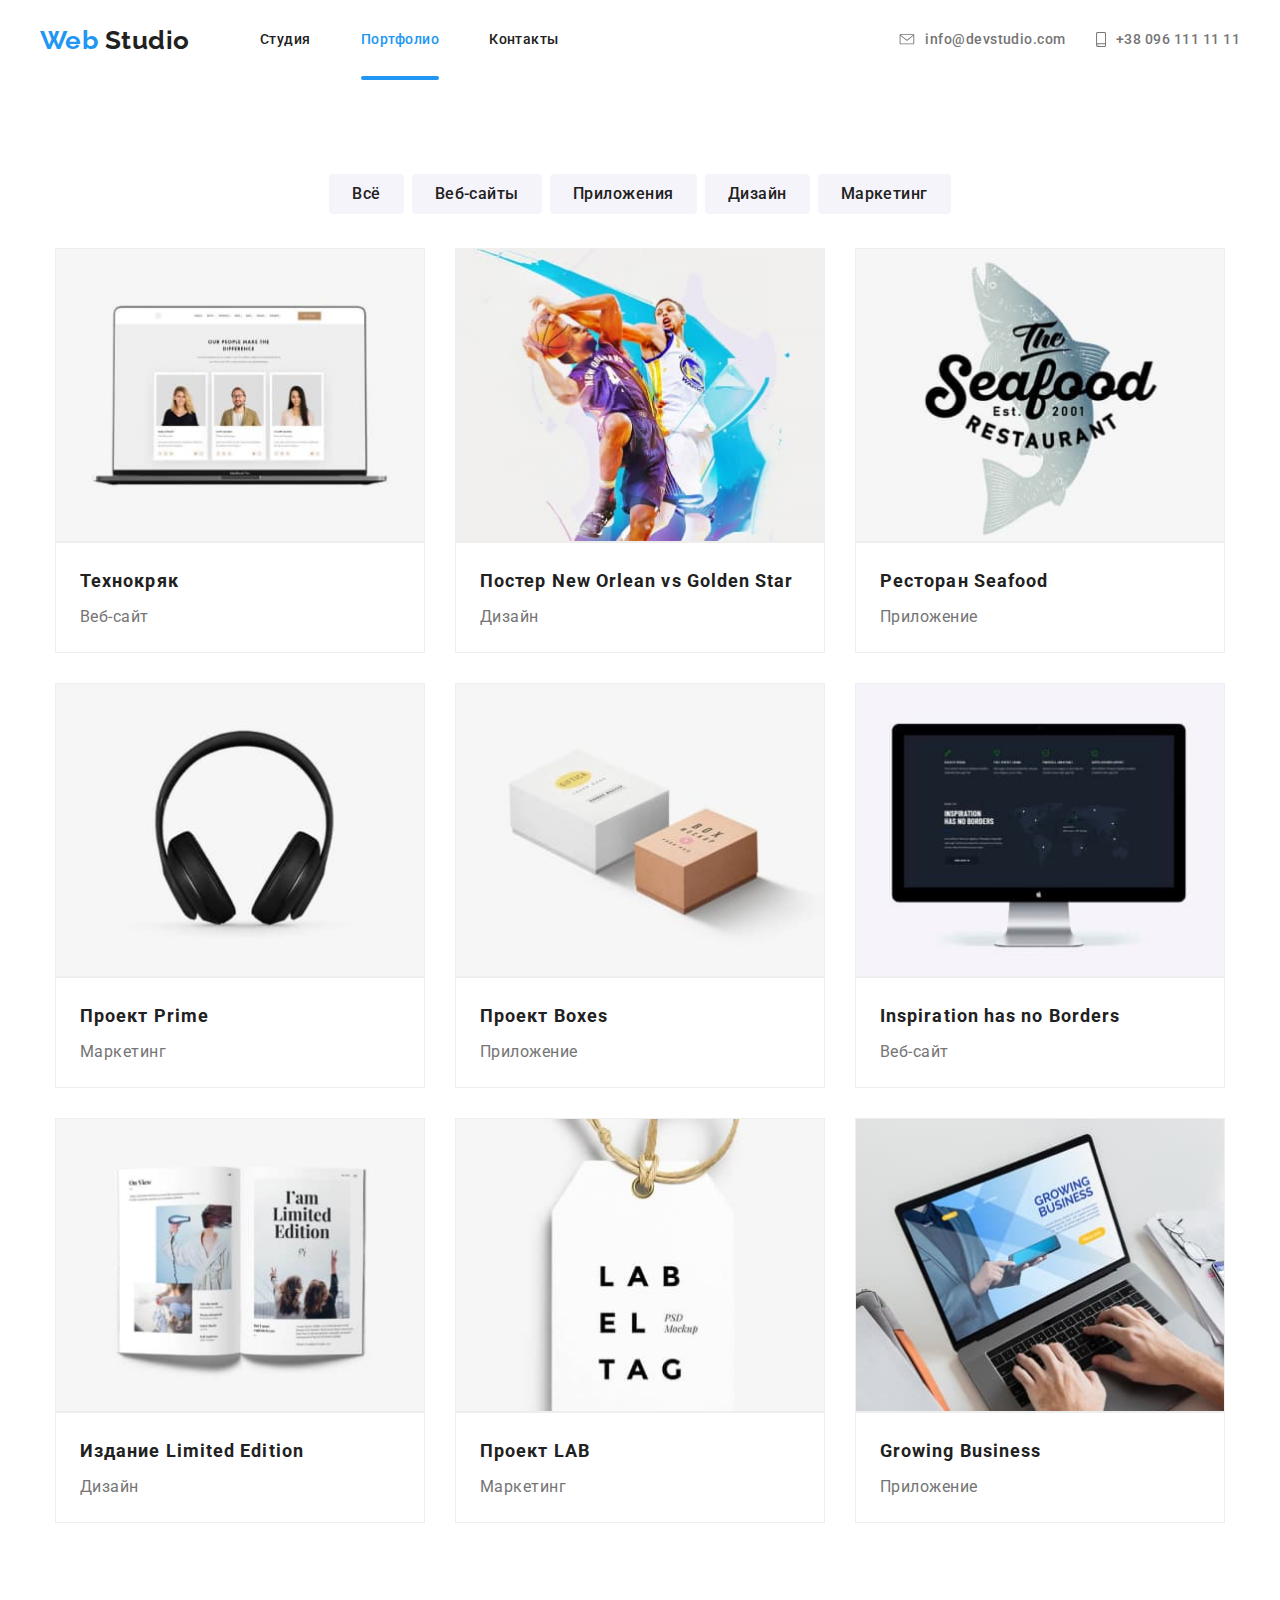
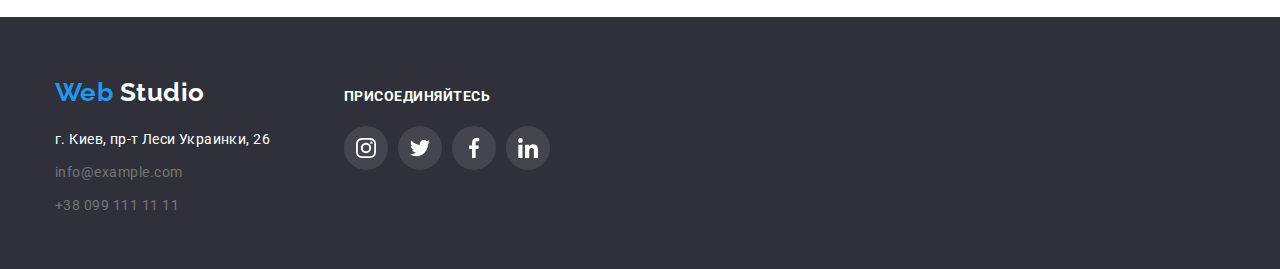
==== portfolio.html @ abc6903a "Формирует новый репозиторий" ====
<!DOCTYPE html>
<html lang="ru">
<head>
    <meta charset="UTF-8">
    <meta name="viewport" content="width=device-width, initial-scale=1.0">
    <title>Document</title>
    <link href="https://fonts.googleapis.com/css2?family=Raleway:wght@700&family=Roboto:wght@400;500;700;900&display=swap" rel="stylesheet">
    <link rel="stylesheet" href="./css/normalize.css">
    <link rel="stylesheet" href="./css/portfolio.css">
</head>
<body>
    <!--Шапка-->
        <header class="page-header">
            <div class="container-head nav-info">
        <nav class="navigation">
            <a href="./index.html" class="logo link-underline">Web <span class="color-logo">Studio</span></a>

            <ul class="site-nav list">
                <li class="item"><a href="./index.html" class="link link-underline">Студия</a></li>
                <li class="item"><a href="./portfolio.html" class="link current link-underline">Портфолио</a></li>
                <li class="item"><a href="" class="link link-underline">Контакты</a></li>
            </ul>
        </nav>
        <ul class="contact-info list text new-address">
            <li class="item">
                <a href="mailto:info@devstudio.com" class=" link-underline text-light position">
                    <svg class="phone" width="16px" height="11px">
                        <use href="./img/all-icon/sprite-opt.svg#icon-envelope"></use>
                    </svg> 
                info@devstudio.com</a>
            </li>
            <li class="item">
                <a href="tell:+380961111111" class=" link-underline text-light position">
                <svg class="phone" width="10px" height="15px">
                    <use  href="./img/all-icon/sprite-opt.svg#icon-smartphone"></use>
                </svg>  
                +38 096 111 11 11</a>
            </li>
        </ul>
        </div>
        </header>

    <!--Основная часть-->
    
<!-- <section class="section" hidden="true">
    <h1 class="section-title">Контет страницы Portfolio</h1>
</section> -->

    <!--Основной контент-->
<section class="section-main-content color">
    <ul class="list filter">
        <li class="filter-bt"><button type="button" class="button-appearance">Всё</button></li>
        <li  class="filter-bt"><button type="button" class="button-appearance">Веб-сайты</button></li>
        <li  class="filter-bt"><button type="button" class="button-appearance">Приложения</button></li>
        <li  class="filter-bt"><button type="button" class="button-appearance">Дизайн</button></li>
        <li  class="filter-bt"><button type="button" class="button-appearance">Маркетинг</button></li>
    </ul>
<div class="container  maine">
    <!-- <div class="flex-container list"> -->

<ul class="list flex-element">
    <li class="flex-element-item">
        <a href="" class="without-style"> 
    <div class="img-box">  
        <img src="./img/team-work/work-exampels-one-opt.jpg" width="370" alt="фото ноутбука с командой на главном экране">
        <div class="box-hover">
            <p>
                Lorem, ipsum dolor sit amet consectetur adipisicing elit. 
                Possimus asperiores quis facere quod consectetur alias voluptatem,
                consequatur consequuntur, nam praesentium eum maxime corrupti accusamus doloremque?
                Adipisci dolor eius animi voluptate.
            </p>
        </div>
    </div>   
        <div class="flex-border">
            <h2 class="section-title-style">Технокряк</h2>
            <p class="section-title-info">Веб-сайт</p>
        </div>
         </a>
    </li>


    <li class="flex-element-item">
    <a href="" class="without-style">
    <div class="img-box">
        <img src="./img/team-work/work-exampels-two-opt.jpg" width="370" alt="баскетбольный матч">
        <div class="box-hover">
            <p>
                Lorem, ipsum dolor sit amet consectetur adipisicing elit. 
                Possimus asperiores quis facere quod consectetur alias voluptatem,
                consequatur consequuntur, nam praesentium eum maxime corrupti accusamus doloremque?
                Adipisci dolor eius animi voluptate.
            </p>
        </div>
    </div>   
        <div class="flex-border">
            <h2 class="section-title-style">Постер New Orlean vs Golden Star</h2>
            <p class="section-title-info">Дизайн</p>
        </div>
   </a>
    </li>

    <li class="flex-element-item">
    <a href="" class="without-style">
    <div class="img-box">
       <img src="./img/team-work/work-exampels-three-opt.jpg" width="370" alt="фото-лого рыбы">
            <div class="box-hover">
                <p>
                    Lorem, ipsum dolor sit amet consectetur adipisicing elit. 
                    Possimus asperiores quis facere quod consectetur alias voluptatem,
                    consequatur consequuntur, nam praesentium eum maxime corrupti accusamus doloremque?
                    Adipisci dolor eius animi voluptate.
                </p>
            </div>
     </div>   
        <div class="flex-border">
            <h2 class="section-title-style">Ресторан Seafood</h2>
            <p class="section-title-info">Приложение</p>
        </div>
    </a>
    </li>
 
    <li class="flex-element-item">
    <a href="" class="without-style">
    <div class="img-box">
        <img src="./img/team-work/work-exampels-four-opt.jpg" width="370" alt="фото наушников">
        <div class="box-hover">
            <p>
                Lorem, ipsum dolor sit amet consectetur adipisicing elit. 
                Possimus asperiores quis facere quod consectetur alias voluptatem,
                consequatur consequuntur, nam praesentium eum maxime corrupti accusamus doloremque?
                Adipisci dolor eius animi voluptate.
            </p>
        </div>
     </div>   
        <div class="flex-border">
            <h2 class="section-title-style">Проект Prime</h2>
            <p class="section-title-info">Маркетинг</p> 
        </div>
    </a>
    </li>

    <li class="flex-element-item">
    <a href="" class="without-style">
    <div class="img-box">
        <img src="./img/team-work/work-exampels-five-opt.jpg" width="370" alt="фото двух коробок">
        <div class="box-hover">
            <p>
                Lorem, ipsum dolor sit amet consectetur adipisicing elit. 
                Possimus asperiores quis facere quod consectetur alias voluptatem,
                consequatur consequuntur, nam praesentium eum maxime corrupti accusamus doloremque?
                Adipisci dolor eius animi voluptate.
            </p>
        </div>
     </div>  
        <div class="flex-border">
            <h2 class="section-title-style">Проект Boxes</h2>
            <p class="section-title-info">Приложение</p>  
        </div> 
    </a>
    </li>

    <li class="flex-element-item">
    <a href="" class="without-style">
    <div class="img-box">
        <img src="./img/team-work/work-exampels-six-opt.jpg" width="370" alt="фото манитора">
        <div class="box-hover">
            <p>
                Lorem, ipsum dolor sit amet consectetur adipisicing elit. 
                Possimus asperiores quis facere quod consectetur alias voluptatem,
                consequatur consequuntur, nam praesentium eum maxime corrupti accusamus doloremque?
                Adipisci dolor eius animi voluptate.
            </p>
        </div>
     </div>  
        <div class="flex-border">
            <h2 class="section-title-style">Inspiration has no Borders</h2>
            <p class="section-title-info">Веб-сайт</p>
        </div>
    </a> 
    </li>

    <li class="flex-element-item">
    <a href="" class="without-style">
    <div class="img-box">
        <img src="./img/team-work/work-exampels-seven-opt.jpg" width="370" alt="фото книги в открытом виде">
        <div class="box-hover">
            <p>
                Lorem, ipsum dolor sit amet consectetur adipisicing elit. 
                Possimus asperiores quis facere quod consectetur alias voluptatem,
                consequatur consequuntur, nam praesentium eum maxime corrupti accusamus doloremque?
                Adipisci dolor eius animi voluptate.
            </p>
        </div>
     </div>  
        <div class="flex-border">
            <h2 class="section-title-style">Издание Limited Edition</h2>
            <p class="section-title-info">Дизайн</p> 
        </div>
    </a>
    </li>

    <li class="flex-element-item">
    <a href="" class="without-style">
    <div class="img-box">
        <img src="./img/team-work/work-exampels-eight-opt.jpg" width="370" alt="фото лейбла">
        <div class="box-hover">
            <p>
                Lorem, ipsum dolor sit amet consectetur adipisicing elit. 
                Possimus asperiores quis facere quod consectetur alias voluptatem,
                consequatur consequuntur, nam praesentium eum maxime corrupti accusamus doloremque?
                Adipisci dolor eius animi voluptate.
            </p>
        </div>
     </div> 
        <div class="flex-border">
            <h2 class="section-title-style">Проект LAB</h2>
            <p class="section-title-info">Маркетинг</p> 
        </div>
    </a>
    </li>

    <li class="flex-element-item">
    <a href="" class="without-style">
    <div class="img-box">
        <img src="./img/team-work/work-exampels-ten-opt.jpg" width="370" alt="фото ноутбука">
        <div class="box-hover">
            <p>
                Lorem, ipsum dolor sit amet consectetur adipisicing elit. 
                Possimus asperiores quis facere quod consectetur alias voluptatem,
                consequatur consequuntur, nam praesentium eum maxime corrupti accusamus doloremque?
                Adipisci dolor eius animi voluptate.
            </p>
        </div>
     </div> 
        <div class="flex-border">
            <h2 class="section-title-style">Growing Business</h2>
            <p class="section-title-info">Приложение</p>  
        </div>
    </a>
    </li>
</ul> 
</div>
</section>
    <!--Подвал-->
    <footer class="color-abyss">
        <div class="container flex-new shape-footer ">
        <div class="common">
                    <a href="" class="logo link-underline">Web <span class="color-logo-white">Studio</span></a>
            <address>
                <ul  class="list contact-info-new">
                    <li class="location"><a href="https://goo.gl/maps/ugacKDVcA76BD8qYA" target="_blank" class="link-underline-address" >г. Киев, пр-т Леси Украинки, 26</a></li>
                    <li class="detailes"><a href="mailto:info@devstudio.com" class="contact-info-color link-underline">info@example.com</a></li>
                    <li class="detailes"><a href="tell:+380961111111" class="contact-info-color link-underline">+38 099 111 11 11</a></li>
                </ul>
            </address>
       </div>
       <div class="block-one straight-line">
        <b class="call-to-act">присоединяйтесь</b>
        <ul class="list site-nav-yet social">
            <li class="social-network style-inst">
            <a href="" aria-label="Ссылка на инстаграм"  class="link-underline link focus-footer">
                <svg class="appearance-social">
                    <use href="./img/all-icon/sprite-opt.svg#icon-instagram-white" ></use>
                </svg>
            </a>
            </li>
            <li class="social-network style-twit">
            <a href="" aria-label="Ссылка на твиттер"  class="link-underline link focus-footer">
                <svg class="appearance-social">
                    <use href="./img/all-icon/sprite-opt.svg#icon-twitter-white" ></use>
                </svg>
            </a>
           </li>
            <li class="social-network style-face">
            <a href="" aria-label="Ссылка на фейсбук"  class="link-underline link focus-footer">
                <svg class="appearance-social">
                    <use href="./img/all-icon/sprite-opt.svg#icon-facebook-white" ></use>
                </svg>
            </a>
            </li>
            <li class="social-network style-in">
            <a href="" aria-label="Ссылка на линкед"  class="link-underline link focus-footer">
                <svg class="appearance-social">
                    <use href="./img/all-icon/sprite-opt.svg#icon-linkedin-white" ></use>
                </svg>
            </a>
            </li>
        </ul>
    </div>
     <!-- <div class="common">
        <b class="call-to-act common">подпишись на рассылку</b>
        <a href="" class="button primary link-underline">подписаться</a>
    </div> -->

   </div>
    </footer>
</body>
</html>
---- css/portfolio.css ----
:root{
--primary-text-color:#757575;
--accent-color:#2196F3;
--head-color: #212121;
--white-color:#FFFFFF;
--bg-color:#F5F4FA;

}

html {
box-sizing: border-box;
}

*,
*::before,
*::after {
box-sizing: inherit;
}

body{
background-color: FFFFFF;
color:#757575 ;
font-family: Roboto,sans-serif;
letter-spacing: 0.03em;
}
.list{
padding: 0;
margin: 0;
list-style:none;
}
/* Убирает лишние стили из подвала */
.link-underline{
text-decoration: none;
color: var(--primary-text-color);
font-weight: 500;
font-size: 14px;
line-height: 1.7;
font-style: normal;

}
.text .text-light:focus{
color: var(--accent-color);
}
/* Ховер для телефона и майла */
.text-light:hover{
color: var(--accent-color);
}
.color-abyss{
    background: #2F303A;
}
/*Создание основной палитры -основной текст-(#757575)*/
/*Заголовки у меня цвета:(color: #212121;) h1 цвет(#FFFFFF;),навигация (#212121)*/
/*h1 цвет(#FFFFFF;)*/
/*Цвет текста который описывает картинки (color: #757575;)*/
/*Цвет для раздела "чем мы занимаемся" (color: #FFFFFF;)
/*Для футера цвет (color: #FFFFFF;), а для mail и tel (color: rgba(255, 255, 255, 0.6);*/
/*Цвет синей части лого (color: #2196F3;),для чёрной (color: #000000;)*/
/*Цвет Логотипов клиента и соц.сети (AFB1B8 100%)
/*Акцент (background: #2196F3;)*/

.container{
margin-left: auto;
margin-right: auto;

width: 1200px;
/* outline: 2px solid tomato; */
padding-left: 15px;
padding-right: 15px;
}
.container-head{
margin-left: auto;
margin-right: auto;

width: 1230px;
/* outline: 2px solid tomato; */
padding-left: 15px;
padding-right: 15px;  
}
.logo{
margin-right: 70px;
font-size: 26px;
line-height: 1.19;
  
color: var(--accent-color);
font-family: Raleway,cursive;
font-weight: bold;
}
.color-logo{
    color: var(--head-color);
}
.site-nav .link{
display: block;
padding-top: 32px;
padding-bottom: 32px;

color: var(--head-color); 
font-weight: 500;
font-size: 14px;
line-height: 1.14;
}
/* Позиционирование для навигации */
.site-nav{
display: flex;
}
.site-nav .item  + .item{
margin-left: 50px;
    
}
.navigation{
display: flex;
align-items: center;
}
.new-address.item{

align-items: center;
    
}
/* Выравнивание адреса,тел  */
.contact-info{
display: flex; 

}
.contact-info .item + .item{
margin-left: 30px;
}
.nav-info{
display: flex;
align-items: center;
}
.nav-info >.contact-info{
margin-left: auto; 
}
.contact-info svg{
margin-right: 10px;
align-items: center;
fill: #757575;
}
.site-nav .link:hover, 
.site-nav .link:focus{
color: var(--accent-color);
}
.site-nav .link{
transition: color 250ms cubic-bezier(0.4, 0, 0.2, 1); 
}
.contact-info{
display: flex;   
}
.text-light:focus, .text-light:hover svg {
fill: #2196F3;
} 
.text-light{
transition: color 250ms cubic-bezier(0.4, 0, 0.2, 1);    
}
.text-light:focus, 
.text-light:hover{
color: var(--accent-color); 
}
.text-light:focus svg{
fill: #2196F3;
}
.text-light svg{
transition: fill 250ms cubic-bezier(0.4, 0, 0.2, 1);  
}
.position{
display: inline-flex; 
align-items: center;  
}
/* Выравнивание для кнопок */
.filter{
display: flex;
justify-content: center;
}
.section-main-content{
 padding-top: 94px;
 padding-bottom: 94px;   
}
.filter .filter-bt + .filter-bt{
margin-left: 8px;
}
.list-qualities-text:nth-child(5n){
margin-right: 0;
} 
.site-nav .link:hover, 
.site-nav .link:focus{
color: var(--accent-color);
}
.site-nav .link.current{
position: relative;    
color: var(--accent-color);
}
.current::after{
content: "";
position: absolute;
display: block;
left: 0;
bottom: 0; 
width: 78px;
height: 4px;

background: #2196F3;
border-radius: 2px;   
}
.contact-info .contact-info-color{
color: rgba(255, 255, 255, 0.6);
}
/* Стили для адреса  */
.link-underline-address{
font-style: normal;
text-decoration: none; 
font-weight: normal;
font-size: 14px;
line-height: 1.7;
letter-spacing: 0.03em;

color: var(--white-color); 
}
/* Кнопки фильтрации */
.button-appearance{
background-color:var(--bg-color);
min-width: 73px;
cursor: pointer;
border: 1px solid transparent;
border-radius: 4px;
text-align: center;
letter-spacing: 0.03em;
padding: 6px 22px;
/* margin-bottom: 8px; */

color: var(--head-color);
font-weight: 500;
font-size: 16px;
line-height: 1.6;
font-family: Roboto;

}
/* Добавляет интервал между кнопками и сновным контентом */
.container.maine{
 margin-top: 34px; 
}

/* Фокус для кнопки */
.list .button-appearance:focus,
.list .button-appearance:hover{
color: var(--white-color);
background-color: var(--accent-color);
}
.list .button-appearance{
transition: 250ms cubic-bezier(0.4, 0, 0.2, 1);
}
/* Работа с секциями (заголовки) */
.section-title{
color: var(--head-color);
}
.contact-info-color{
font-weight: 400;
}

/* Стили основных заголовков */
.section-title-style{
margin-top: 20px;
margin-bottom: 0;
padding-left: 24px;

color: var(--head-color);   
font-weight: 700;
font-size: 18px;
line-height: 2;
letter-spacing: 0.06em;
 }
/* Стили для текста технохряк */
.section-title-text{   

font-weight: 400;
font-size: 16px;
line-height: 1.8;
}
/* Стили для текста под картинками */
.section-title-info{
margin-top: 4px;
margin-bottom: 0;
padding-left: 24px;

font-weight: 400;
font-size: 16px;
line-height: 1.8;
}
/* Работа с карточками */
.flex-element{
display: flex;
flex-wrap: wrap;
}

.flex-element img{
display: block;
border: 1px solid #EEEEEE;
}

.flex-border{
display: block;
border: 1px solid #EEEEEE;
padding-bottom: 20px;
}
.flex-element-item{
margin-right: 30px;
margin-bottom: 30px;
box-sizing: border-box;
}
.flex-element-item:nth-child(3n){
margin-right: 0;
} 
.flex-element-item:nth-child(n + 7){
margin-bottom: 0px;
}  
.without-style{   
/* position: relative;     */
display: block;
text-decoration: none; 
color: #757575;
}
.without-style:hover,
.without-style:focus{
box-shadow: 
1px 4px 6px rgba(0,0,0,0.16), 
0px 4px 4px rgba(0,0,0,0.6),
0px 1px 1px rgba(0, 0, 0, 0.12);
}
.img-box{
position: relative;
overflow: hidden;    
}
.box-hover{
position: absolute; 
top: 0;
left: 0;   
width: 100%;
height: 100%;
padding: 63px 24px;
line-height: 1.5;

color: #FFFFFF;
background-color: var(--accent-color); 

transition:  250ms cubic-bezier(0.4, 0, 0.2, 1);
transform: translateY(+100%);
opacity: 0;
}
.without-style:hover .box-hover{
transform: translateY(0);    
}
.without-style:hover .box-hover{
opacity: 1;
}
.without-style:focus .box-hover{
    transform: translateY(0);    
 }
 .without-style:focus .box-hover{
    opacity: 1;
}
/* Позиционирование подвала */
.contact-info-new{
margin-top: 9px;
}
.detailes{
margin-top: 9px;
}
.location{
margin-top: 20px;
}
.contact-info-color:hover{
color: var(--accent-color);
}
.contact-info-color{
transition: 250ms cubic-bezier(0.4, 0, 0.2, 1);   
}
.contact-info-color:focus{
color: var(--accent-color); 
}
.color-logo-white{
color: var(--white-color);
}
.site-nav-yet a{
display: inline-flex;
height: 44px;
width: 44px;

align-items: center;
justify-content: center;
}
.shape-footer{
width: 1200px;
height: 252px;   
padding-top: 60px;
padding-bottom: 60px;  
}
.flex-new{
display: flex;
align-items: baseline;
}
.social{
display: flex;
align-items: center;
margin-top: 20px;
}
.social a:hover{
color:var(--accent-color)
}
.social-network:not(:last-child){
margin-right: 10px;
}
.common{
align-items: center;
margin-right: 69px;
} 
.button{
color:var(--white-color);
background-color: var(--accent-color);
}
.button.primary{
padding-top: 10px;
padding-left: 29px;
padding-right: 62px;
border-radius: 4px;
border: 1px solid transparent;

font-size: 16px;
line-height: 1.8;

color: var(--white-color);
background-color: var(--accent-color);
font-weight: bold;
}
.call-to-act{
color: #FFFFFF;
font-size: 14px;
line-height: 1.14;
text-transform: uppercase;
}
.style-inst, 
.style-twit, 
.style-face, 
.style-in{
background-size: 20px;
background-color: rgba(255, 255, 255, 0.1);
background-repeat: no-repeat;
background-position: center;
border-radius: 50%;
}
.style-inst:hover, 
.style-twit:hover, 
.style-face:hover, 
.style-in:hover{
background-color:var(--accent-color);
}
.style-inst, 
.style-twit, 
.style-face, 
.style-in{
transition: 250ms cubic-bezier(0.4, 0, 0.2, 1);   
}
.appearance-social{
width: 20px;
height: 20px;  
}
.focus-footer:focus {
border-radius: 50%;    
background-color: #2196F3;
}
.focus-footer{
transition: 250ms cubic-bezier(0.4, 0, 0.2, 1);     
}
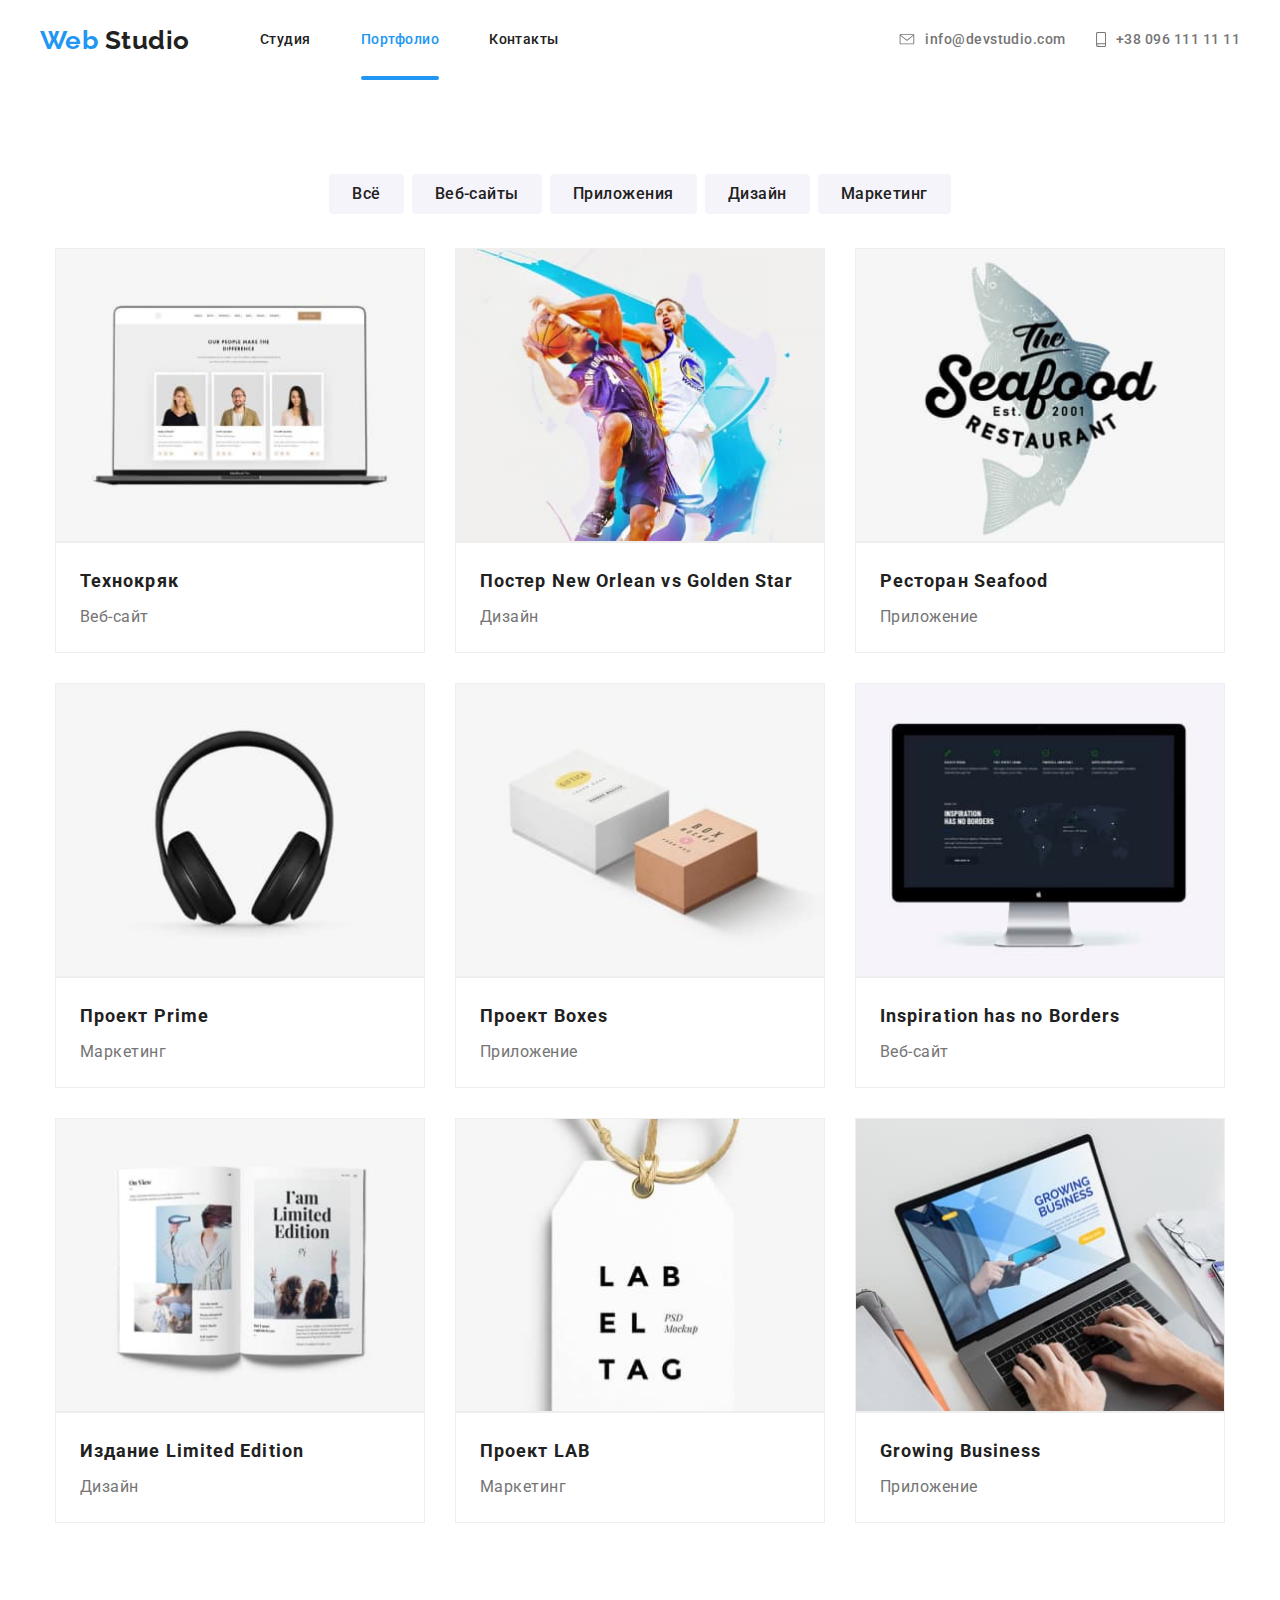
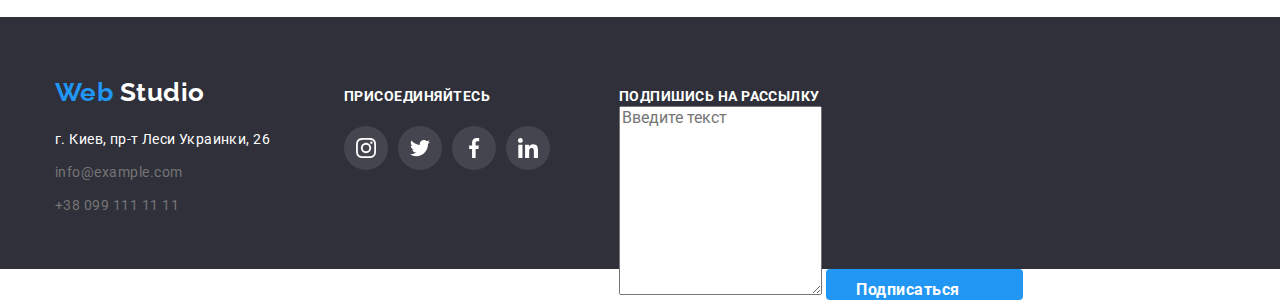
==== commit a5fa8607: "Удирает лишний класс" ====
--- a/portfolio.html
+++ b/portfolio.html
@@ -255,7 +255,7 @@
                 </ul>
             </address>
        </div>
-       <div class="block-one straight-line">
+       <div class="common">
         <b class="call-to-act">присоединяйтесь</b>
         <ul class="list site-nav-yet social">
             <li class="social-network style-inst">
@@ -288,11 +288,14 @@
             </li>
         </ul>
     </div>
-     <!-- <div class="common">
+    <div class="common">
         <b class="call-to-act common">подпишись на рассылку</b>
-        <a href="" class="button primary link-underline">подписаться</a>
-    </div> -->
-
+        <label for="comment-footer"></label>
+    <div class="separation">
+        <textarea class="comment-footer" name="comment-footer" id="comment-footer"  rows="10" placeholder="Введите текст"></textarea>  
+        <a href="" class="button primary link-underline">Подписаться</a>
+    </div>  
+    </div> 
    </div>
     </footer>
 </body>
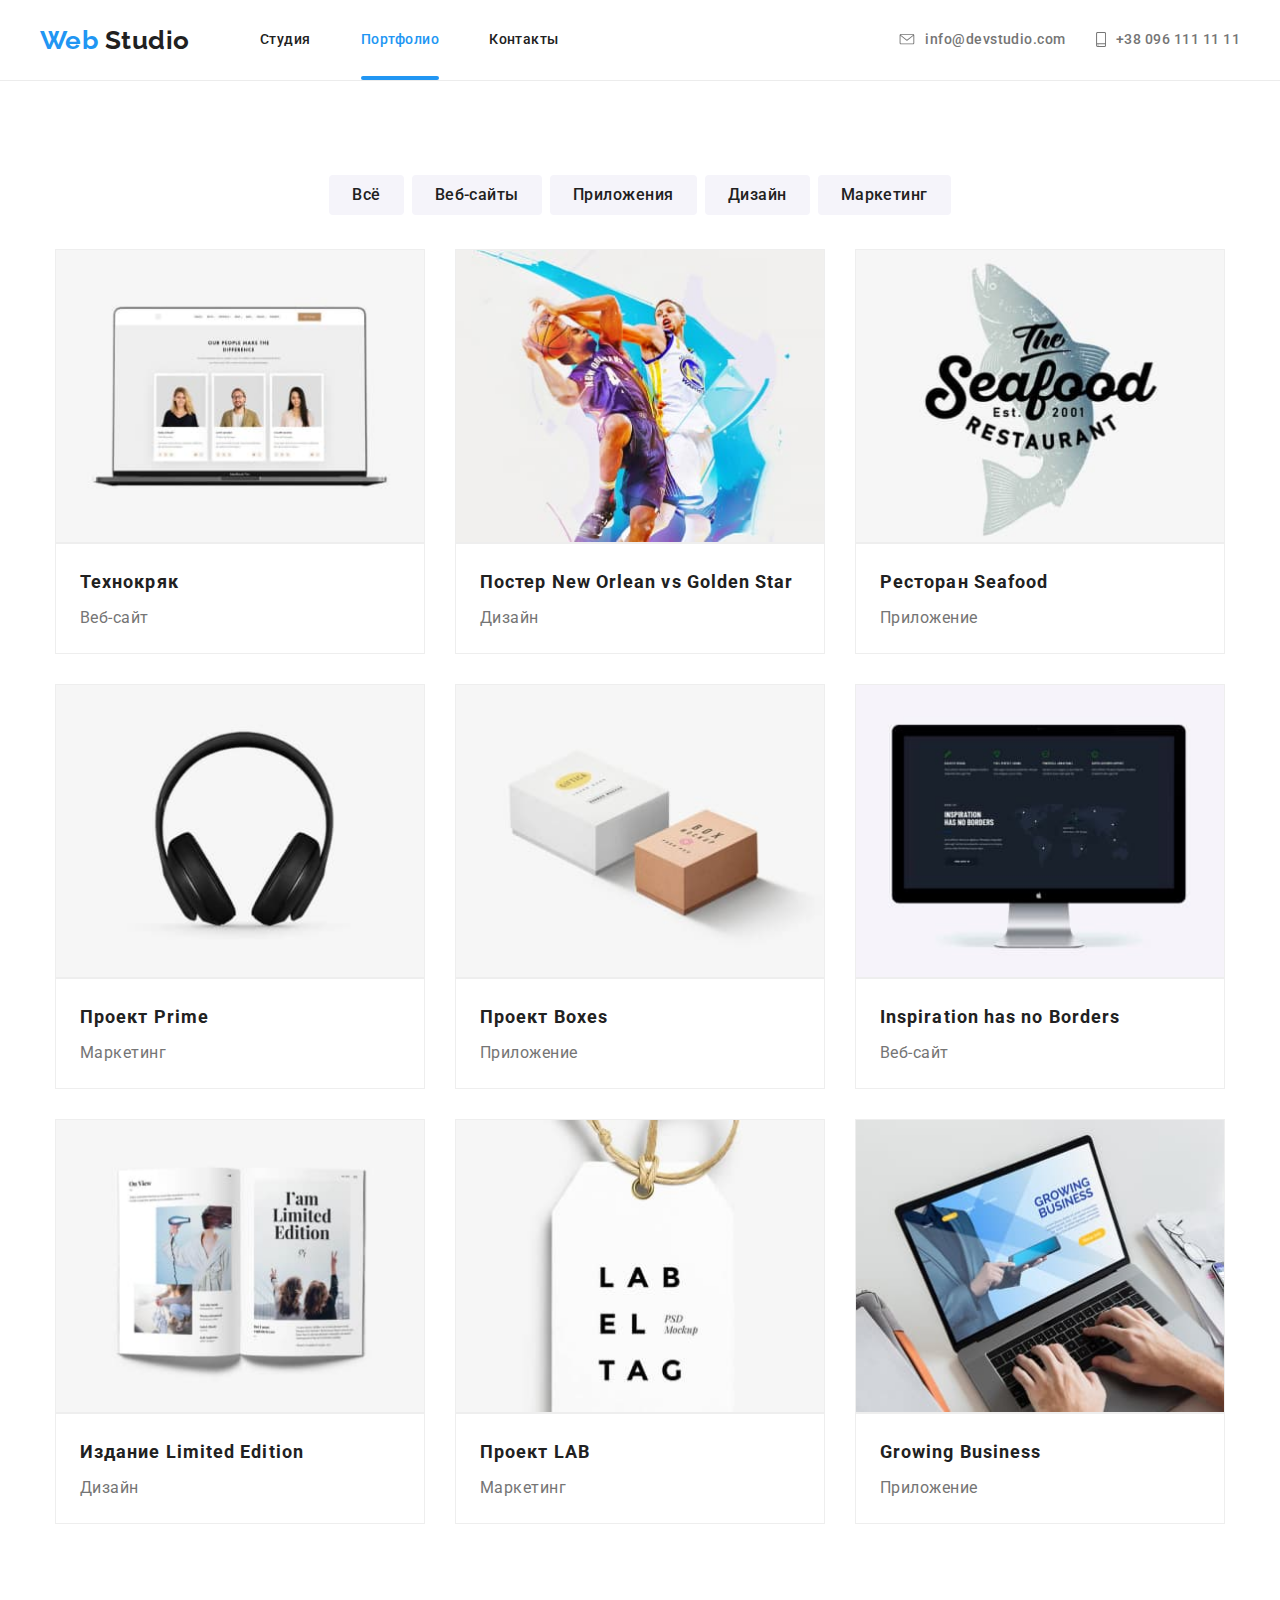
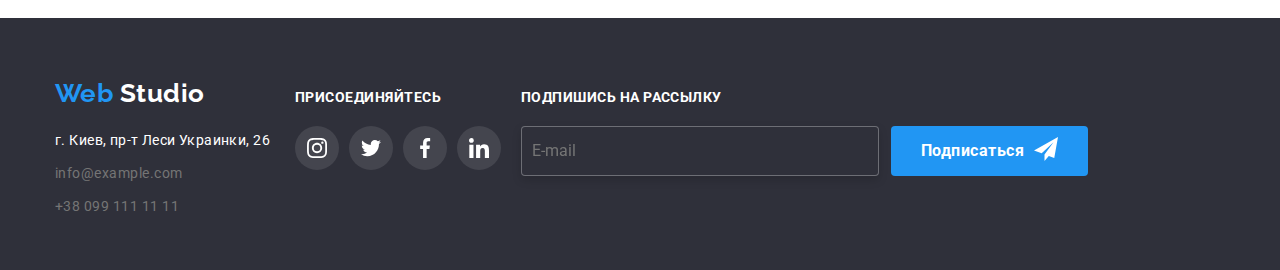
==== commit c4f9a3d7: "Меняет текст на placeholder" ====
--- a/portfolio.html
+++ b/portfolio.html
@@ -292,7 +292,7 @@
         <b class="call-to-act common">подпишись на рассылку</b>
         <label for="comment-footer"></label>
     <div class="separation">
-        <textarea class="comment-footer" name="comment-footer" id="comment-footer"  rows="10" placeholder="Введите текст"></textarea>  
+        <textarea class="comment-footer" name="comment-footer" id="comment-footer"  rows="10" placeholder="E-mail"></textarea>  
         <a href="" class="button primary link-underline">Подписаться</a>
     </div>  
     </div> 
--- a/css/portfolio.css
+++ b/css/portfolio.css
@@ -99,6 +99,10 @@
 line-height: 1.14;
 }
 /* Позиционирование для навигации */
+.page-header{
+width: auto;    
+border-bottom: 1px solid #ECECEC;    
+}
 .site-nav{
 display: flex;
 }
@@ -409,16 +413,19 @@
 }
 .common{
 align-items: center;
-margin-right: 69px;
 } 
+.common:not(:last-child){
+ margin-right: 20px;   
+}
 .button{
 color:var(--white-color);
 background-color: var(--accent-color);
 }
 .button.primary{
+display: flex;    
 padding-top: 10px;
 padding-left: 29px;
-padding-right: 62px;
+padding-right: 29px;
 border-radius: 4px;
 border: 1px solid transparent;
 
@@ -430,11 +437,39 @@
 font-weight: bold;
 }
 .call-to-act{
-color: #FFFFFF;
+display: block;
+margin-bottom: 20px; 
 font-size: 14px;
 line-height: 1.14;
 text-transform: uppercase;
-}
+color: #FFFFFF;
+}
+.comment-footer{
+    width: 358px;
+    height: 50px;
+    padding-top: 15px;
+    padding-bottom: 15px;
+    padding-left: 10px;
+    margin-right: 12px;
+    resize: none;
+    
+    border: 1px solid rgba(255, 255, 255, 0.3);
+    box-sizing: border-box;
+    filter: drop-shadow(0px 4px 4px rgba(0, 0, 0, 0.15));
+    border-radius: 4px;
+    background: #2F303A;
+    color: white;
+    }
+    .separation{
+      display: flex;
+    }
+    .button::after{
+    content: "";
+    margin-left: 10px;
+    width: 24px;
+    height: 24px;
+    background-image: url(../img/telegram.svg);
+    }
 .style-inst, 
 .style-twit, 
 .style-face, 
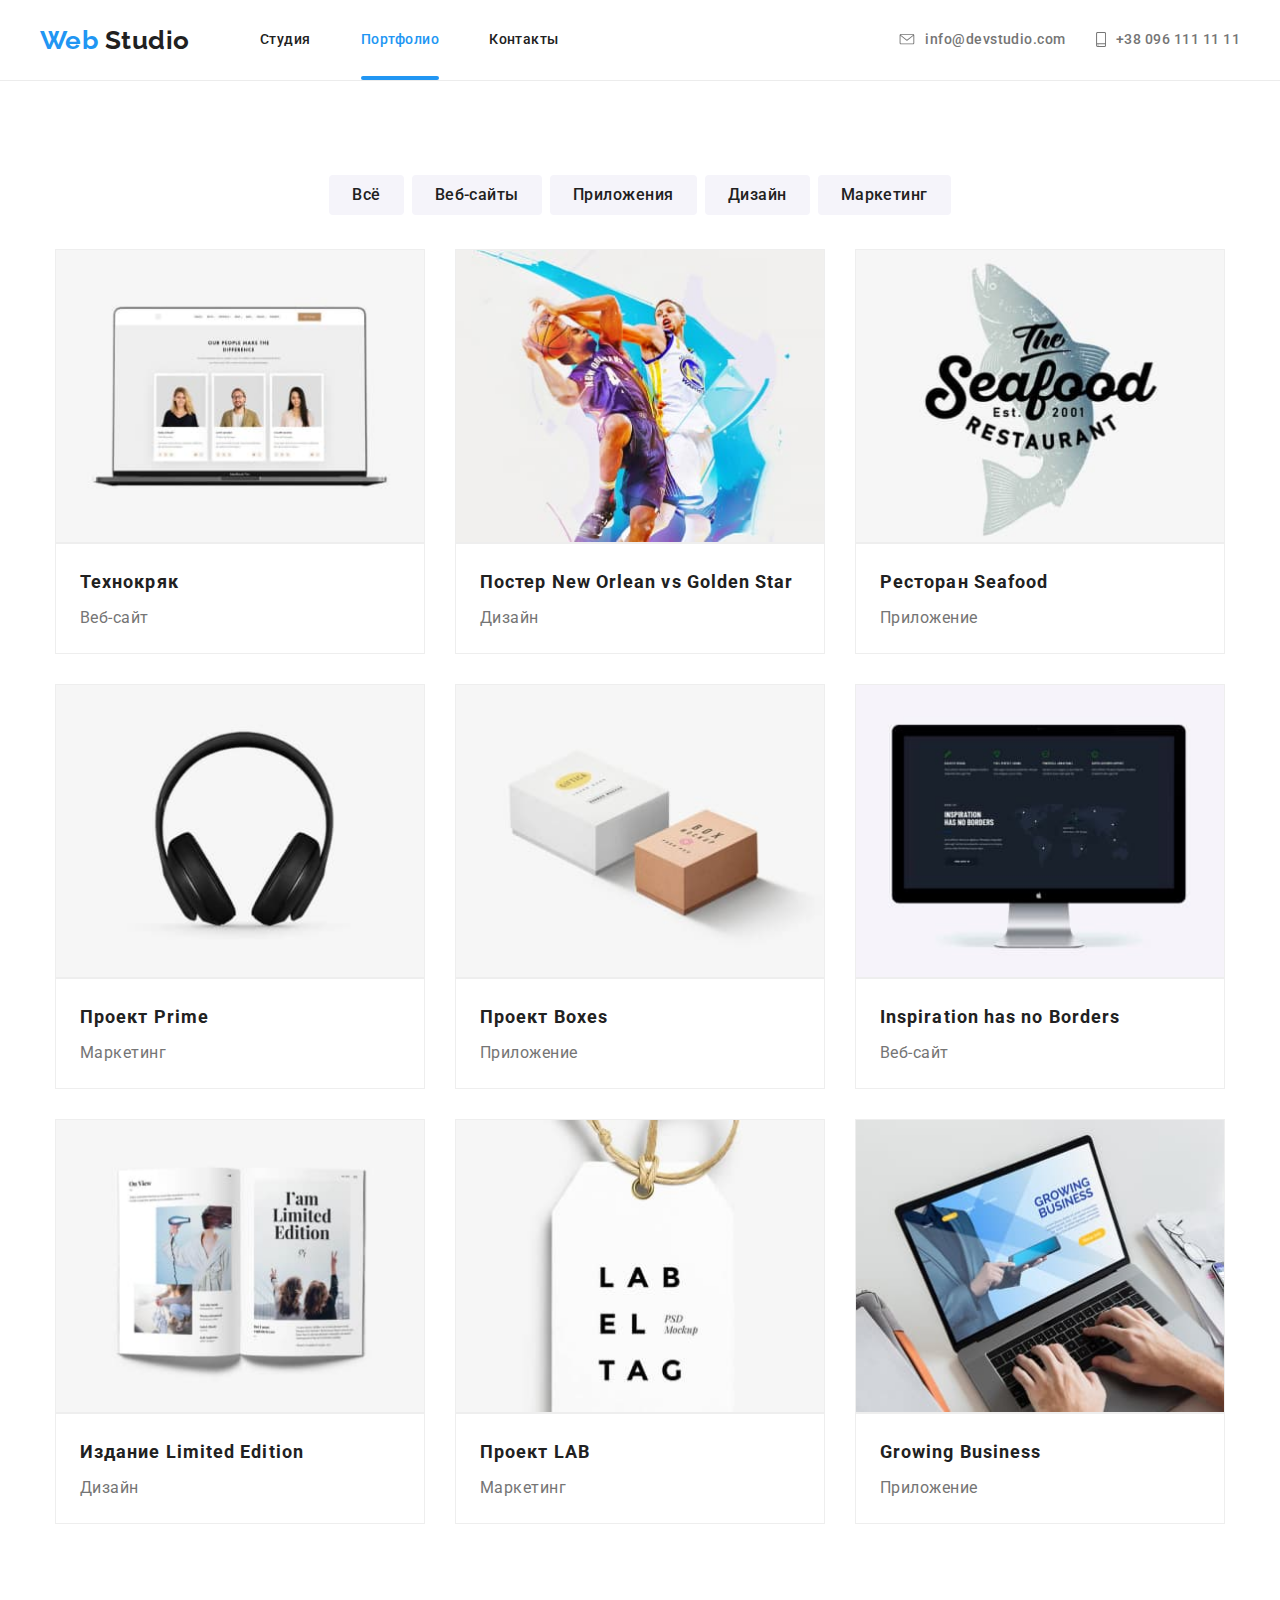
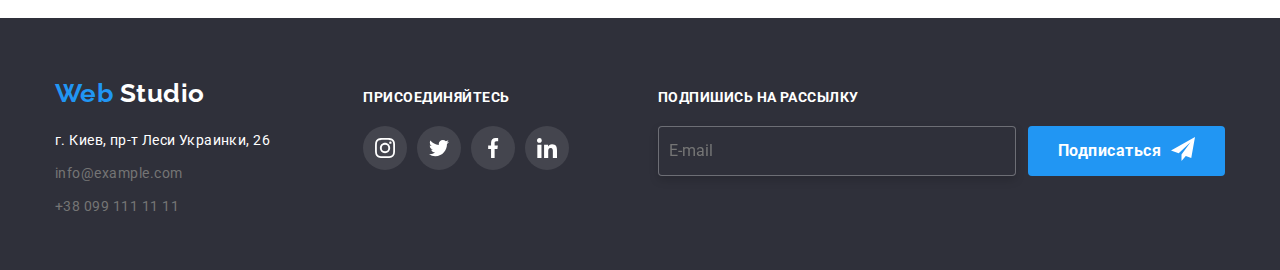
==== commit 7b33bb56: "Добавляет тег form" ====
--- a/portfolio.html
+++ b/portfolio.html
@@ -290,11 +290,11 @@
     </div>
     <div class="common">
         <b class="call-to-act common">подпишись на рассылку</b>
-        <label for="comment-footer"></label>
-    <div class="separation">
-        <textarea class="comment-footer" name="comment-footer" id="comment-footer"  rows="10" placeholder="E-mail"></textarea>  
+        <label for="comment-footer"></label>    
+    <form class="separation">
+        <textarea class="comment-footer" name="comment-footer" id="comment-footer"  rows="10" placeholder="E-mail"></textarea>
         <a href="" class="button primary link-underline">Подписаться</a>
-    </div>  
+    </form>  
     </div> 
    </div>
     </footer>
--- a/css/portfolio.css
+++ b/css/portfolio.css
@@ -397,6 +397,7 @@
 padding-bottom: 60px;  
 }
 .flex-new{
+justify-content: space-between;
 display: flex;
 align-items: baseline;
 }
@@ -445,31 +446,32 @@
 color: #FFFFFF;
 }
 .comment-footer{
-    width: 358px;
-    height: 50px;
-    padding-top: 15px;
-    padding-bottom: 15px;
-    padding-left: 10px;
-    margin-right: 12px;
-    resize: none;
-    
-    border: 1px solid rgba(255, 255, 255, 0.3);
-    box-sizing: border-box;
-    filter: drop-shadow(0px 4px 4px rgba(0, 0, 0, 0.15));
-    border-radius: 4px;
-    background: #2F303A;
-    color: white;
-    }
-    .separation{
-      display: flex;
-    }
-    .button::after{
-    content: "";
-    margin-left: 10px;
-    width: 24px;
-    height: 24px;
-    background-image: url(../img/telegram.svg);
-    }
+overflow: hidden;    
+width: 358px;
+height: 50px;
+padding-top: 15px;
+padding-bottom: 15px;
+padding-left: 10px;
+margin-right: 12px;
+resize: none;
+
+border: 1px solid rgba(255, 255, 255, 0.3);
+box-sizing: border-box;
+filter: drop-shadow(0px 4px 4px rgba(0, 0, 0, 0.15));
+border-radius: 4px;
+background: #2F303A;
+color: white;
+}
+.separation{
+    display: flex;
+}
+.button::after{
+content: "";
+margin-left: 10px;
+width: 24px;
+height: 24px;
+background-image: url(../img/telegram.svg);
+}
 .style-inst, 
 .style-twit, 
 .style-face, 
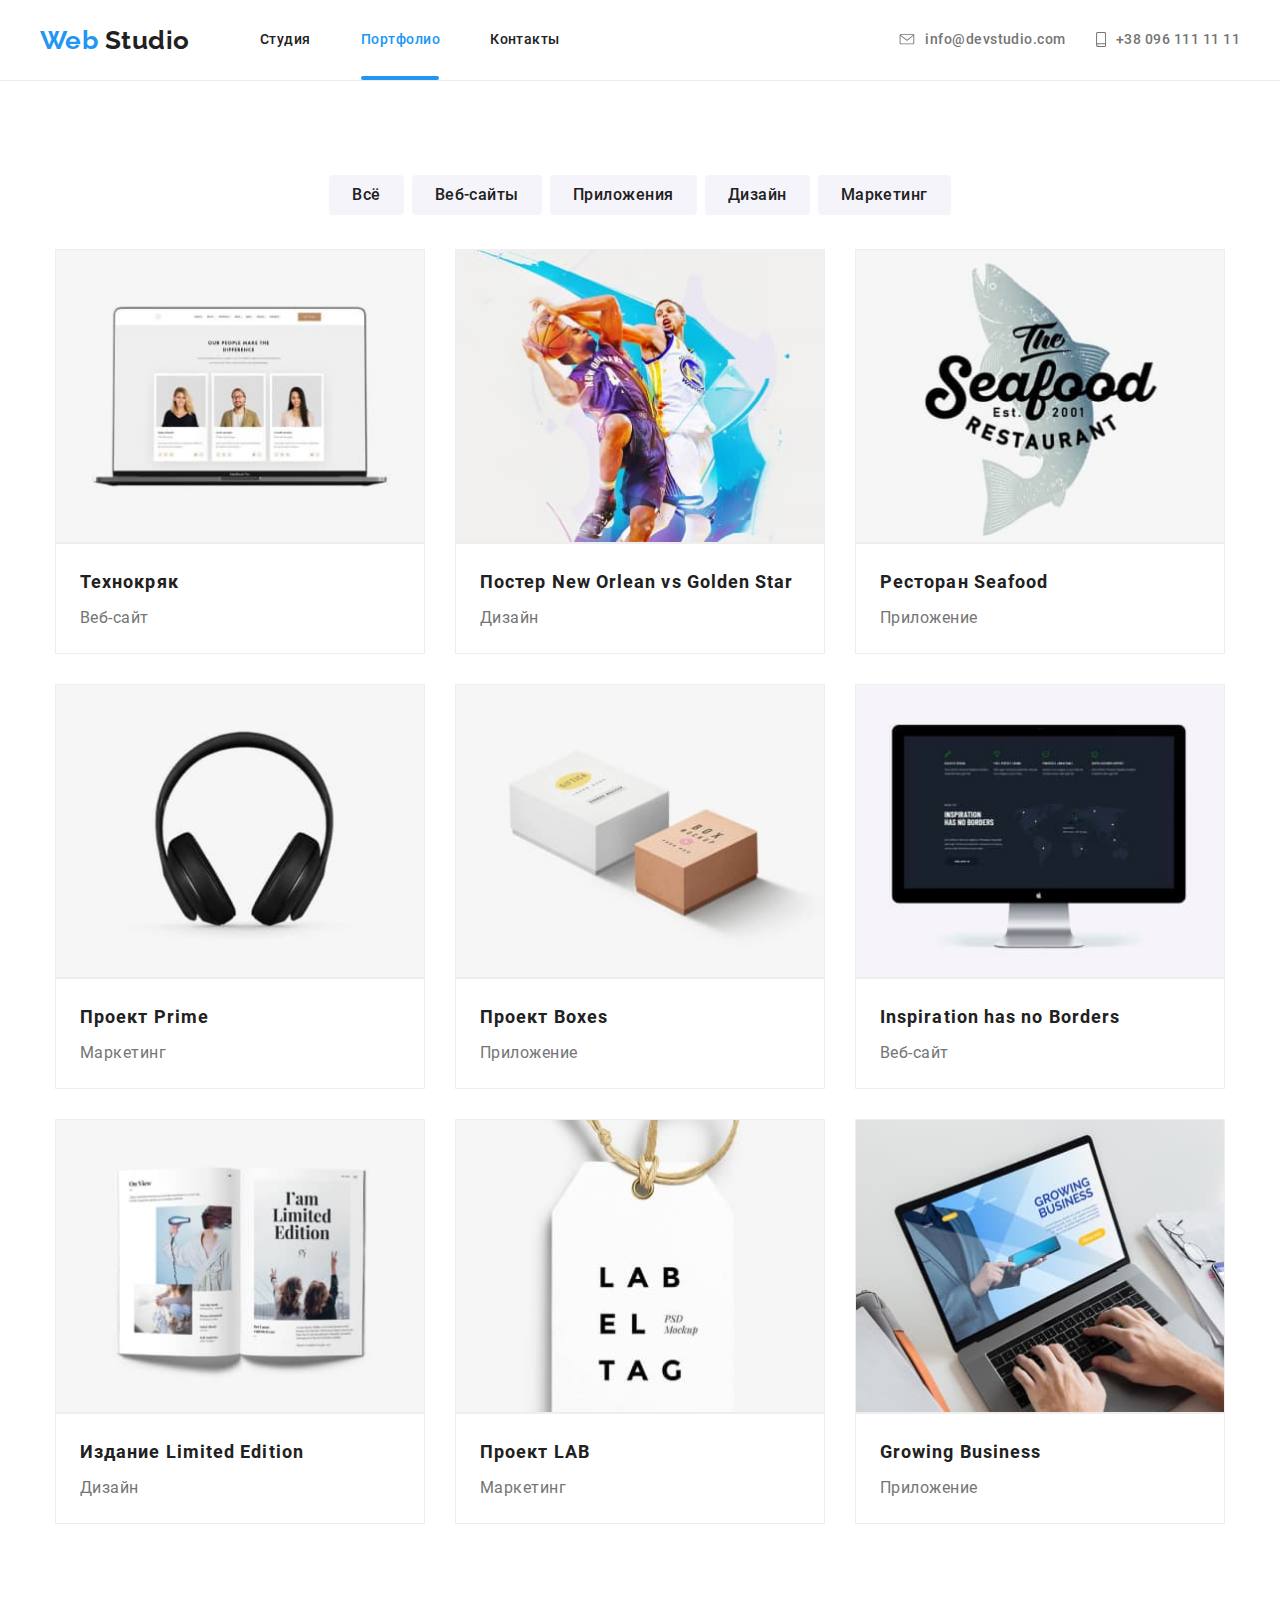
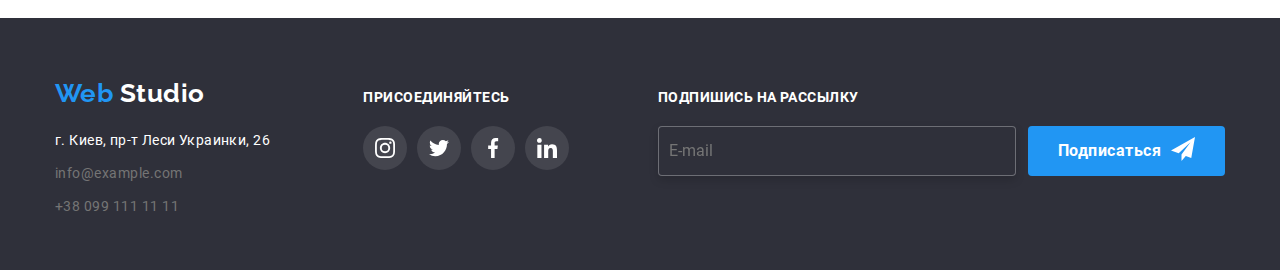
==== commit 4c71e29f: "Добавляет фонты для портфолио" ====
--- a/portfolio.html
+++ b/portfolio.html
@@ -4,7 +4,7 @@
     <meta charset="UTF-8">
     <meta name="viewport" content="width=device-width, initial-scale=1.0">
     <title>Document</title>
-    <link href="https://fonts.googleapis.com/css2?family=Raleway:wght@700&family=Roboto:wght@400;500;700;900&display=swap" rel="stylesheet">
+    <!-- <link href="https://fonts.googleapis.com/css2?family=Raleway:wght@700&family=Roboto:wght@400;500;700;900&display=swap" rel="stylesheet"> -->
     <link rel="stylesheet" href="./css/normalize.css">
     <link rel="stylesheet" href="./css/portfolio.css">
 </head>
--- a/css/portfolio.css
+++ b/css/portfolio.css
@@ -1,3 +1,47 @@
+@font-face {
+    font-family: "Raleway";
+    font-style: bold;
+    font-weight: 700;
+    src: url("../fonts/raleway-v17-latin_cyrillic-700.woff2")
+        format("woff2"),
+      url("../fonts/raleway-v17-latin_cyrillic-700.woff") format("woff");
+  }
+  
+  @font-face {
+    font-family: "Roboto";
+    font-style: normal;
+    font-weight: 400;
+    src: url("../fonts/roboto-v20-latin_cyrillic-regular.woff2")
+        format("woff2"),
+      url("../fonts/roboto-v20-latin_cyrillic-regular.woff") format("woff");
+  }
+  
+  @font-face {
+    font-family: "Roboto";
+    font-style: medium;
+    font-weight: 500;
+    src: url("../fonts/roboto-v20-latin_cyrillic-500.woff2")
+        format("woff2"),
+      url("../fonts/roboto-v20-latin_cyrillic-500.woff") format("woff");
+  }
+  
+  @font-face {
+    font-family: "Roboto";
+    font-style: bold;
+    font-weight: 700;
+    src: url("../fonts/roboto-v20-latin_cyrillic-700.woff2")
+        format("woff2"),
+      url("../fonts/roboto-v20-latin_cyrillic-700.woff") format("woff");
+  }
+  
+  @font-face {
+    font-family: "Roboto";
+    font-style: normal;
+    font-weight: 900;
+    src: url("../fonts/roboto-v20-latin_cyrillic-900.woff2")
+        format("woff2"),
+      url("../fonts/roboto-v20-latin_cyrillic-900.woff") format("woff");
+  }
 :root{
 --primary-text-color:#757575;
 --accent-color:#2196F3;
